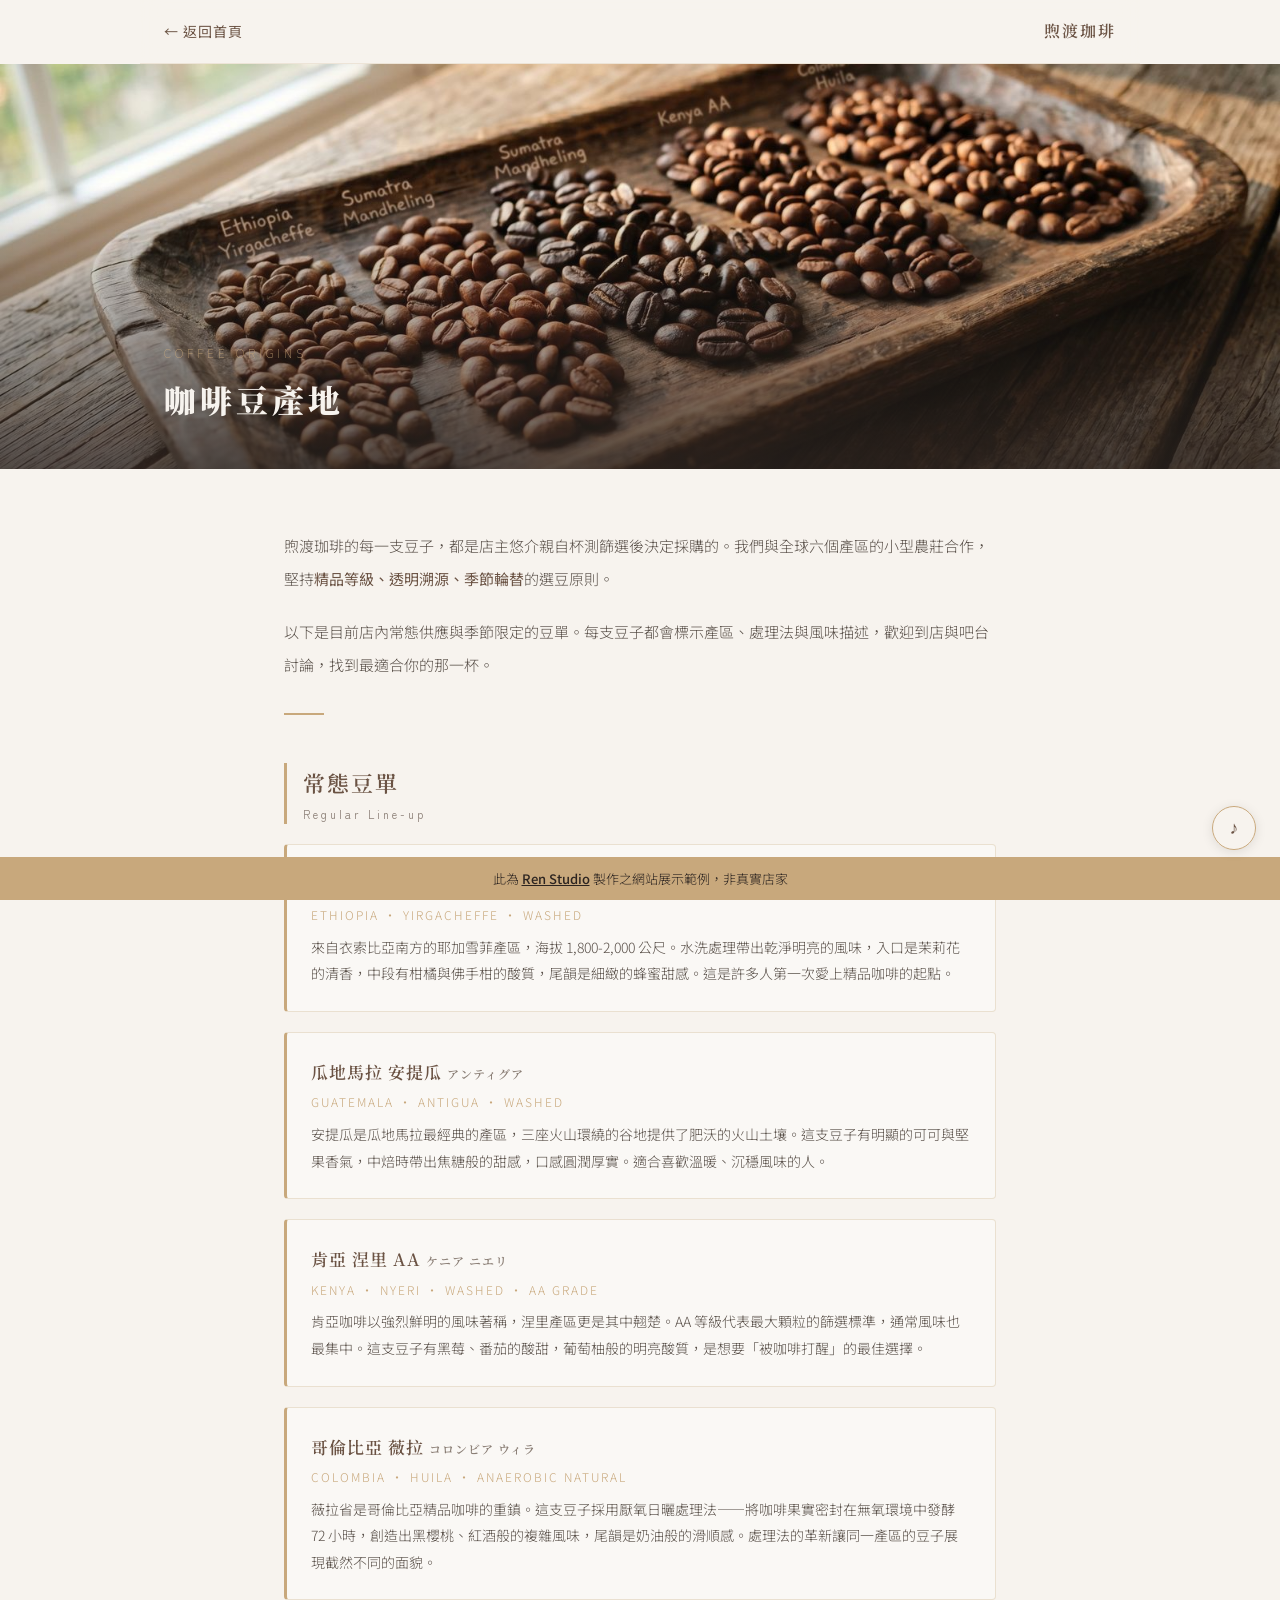
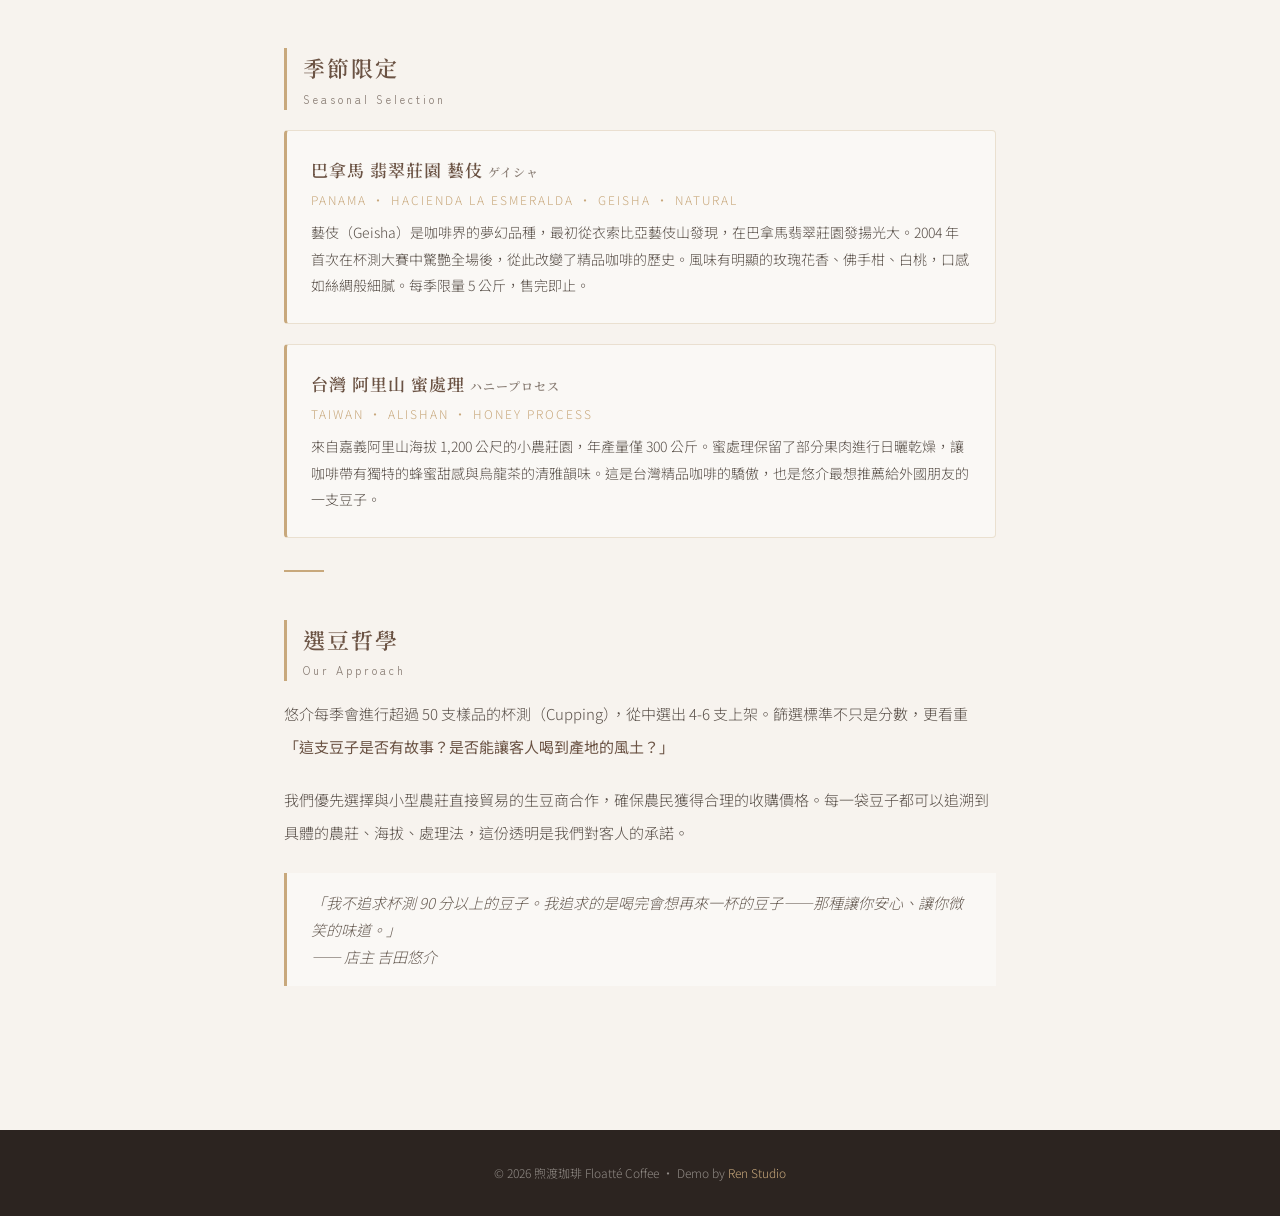
==== beans.html @ bcf60f86 "feat: add sub-pages with SPA navigation, BGM stays continuous - Brand story page (story.html): found" ====
<!DOCTYPE html>
<html lang="zh-TW">
<head>
<meta charset="UTF-8">
<meta name="viewport" content="width=device-width, initial-scale=1.0">
<link rel="icon" href="data:,">
<title>咖啡豆產地 — 煦渡珈琲</title>
<link href="https://fonts.googleapis.com/css2?family=Noto+Serif+TC:wght@400;600;900&family=Noto+Sans+TC:wght@300;400;500&family=Zen+Kaku+Gothic+New:wght@400;500;700&display=swap" rel="stylesheet">
<link rel="stylesheet" href="page.css">
</head>
<body>
<nav>
  <a href="index.html" class="nav-back">← 返回首頁</a>
  <a href="index.html" class="nav-brand">煦渡珈琲</a>
</nav>

<div class="page-hero" style="background-image:url('images/beans.jpg')">
  <div class="page-hero-content">
    <div class="page-hero-sub">Coffee Origins</div>
    <h1>咖啡豆產地</h1>
  </div>
</div>

<div class="content">
  <p>煦渡珈琲的每一支豆子，都是店主悠介親自杯測篩選後決定採購的。我們與全球六個產區的小型農莊合作，堅持<span class="highlight">精品等級、透明溯源、季節輪替</span>的選豆原則。</p>

  <p>以下是目前店內常態供應與季節限定的豆單。每支豆子都會標示產區、處理法與風味描述，歡迎到店與吧台討論，找到最適合你的那一杯。</p>

  <div class="divider"></div>

  <h2>常態豆單 <span>Regular Line-up</span></h2>

  <div class="bean-card">
    <h3>衣索比亞 耶加雪菲 <span style="font-size:12px;color:var(--text-light)">イルガチェフェ</span></h3>
    <div class="origin">ETHIOPIA · YIRGACHEFFE · WASHED</div>
    <p>來自衣索比亞南方的耶加雪菲產區，海拔 1,800-2,000 公尺。水洗處理帶出乾淨明亮的風味，入口是茉莉花的清香，中段有柑橘與佛手柑的酸質，尾韻是細緻的蜂蜜甜感。這是許多人第一次愛上精品咖啡的起點。</p>
  </div>

  <div class="bean-card">
    <h3>瓜地馬拉 安提瓜 <span style="font-size:12px;color:var(--text-light)">アンティグア</span></h3>
    <div class="origin">GUATEMALA · ANTIGUA · WASHED</div>
    <p>安提瓜是瓜地馬拉最經典的產區，三座火山環繞的谷地提供了肥沃的火山土壤。這支豆子有明顯的可可與堅果香氣，中焙時帶出焦糖般的甜感，口感圓潤厚實。適合喜歡溫暖、沉穩風味的人。</p>
  </div>

  <div class="bean-card">
    <h3>肯亞 涅里 AA <span style="font-size:12px;color:var(--text-light)">ケニア ニエリ</span></h3>
    <div class="origin">KENYA · NYERI · WASHED · AA GRADE</div>
    <p>肯亞咖啡以強烈鮮明的風味著稱，涅里產區更是其中翹楚。AA 等級代表最大顆粒的篩選標準，通常風味也最集中。這支豆子有黑莓、番茄的酸甜，葡萄柚般的明亮酸質，是想要「被咖啡打醒」的最佳選擇。</p>
  </div>

  <div class="bean-card">
    <h3>哥倫比亞 薇拉 <span style="font-size:12px;color:var(--text-light)">コロンビア ウィラ</span></h3>
    <div class="origin">COLOMBIA · HUILA · ANAEROBIC NATURAL</div>
    <p>薇拉省是哥倫比亞精品咖啡的重鎮。這支豆子採用厭氧日曬處理法——將咖啡果實密封在無氧環境中發酵 72 小時，創造出黑櫻桃、紅酒般的複雜風味，尾韻是奶油般的滑順感。處理法的革新讓同一產區的豆子展現截然不同的面貌。</p>
  </div>

  <h2>季節限定 <span>Seasonal Selection</span></h2>

  <div class="bean-card">
    <h3>巴拿馬 翡翠莊園 藝伎 <span style="font-size:12px;color:var(--text-light)">ゲイシャ</span></h3>
    <div class="origin">PANAMA · HACIENDA LA ESMERALDA · GEISHA · NATURAL</div>
    <p>藝伎（Geisha）是咖啡界的夢幻品種，最初從衣索比亞藝伎山發現，在巴拿馬翡翠莊園發揚光大。2004 年首次在杯測大賽中驚艷全場後，從此改變了精品咖啡的歷史。風味有明顯的玫瑰花香、佛手柑、白桃，口感如絲綢般細膩。每季限量 5 公斤，售完即止。</p>
  </div>

  <div class="bean-card">
    <h3>台灣 阿里山 蜜處理 <span style="font-size:12px;color:var(--text-light)">ハニープロセス</span></h3>
    <div class="origin">TAIWAN · ALISHAN · HONEY PROCESS</div>
    <p>來自嘉義阿里山海拔 1,200 公尺的小農莊園，年產量僅 300 公斤。蜜處理保留了部分果肉進行日曬乾燥，讓咖啡帶有獨特的蜂蜜甜感與烏龍茶的清雅韻味。這是台灣精品咖啡的驕傲，也是悠介最想推薦給外國朋友的一支豆子。</p>
  </div>

  <div class="divider"></div>

  <h2>選豆哲學 <span>Our Approach</span></h2>

  <p>悠介每季會進行超過 50 支樣品的杯測（Cupping），從中選出 4-6 支上架。篩選標準不只是分數，更看重<span class="highlight">「這支豆子是否有故事？是否能讓客人喝到產地的風土？」</span></p>

  <p>我們優先選擇與小型農莊直接貿易的生豆商合作，確保農民獲得合理的收購價格。每一袋豆子都可以追溯到具體的農莊、海拔、處理法，這份透明是我們對客人的承諾。</p>

  <blockquote>
    「我不追求杯測 90 分以上的豆子。我追求的是喝完會想再來一杯的豆子——那種讓你安心、讓你微笑的味道。」<br>—— 店主 吉田悠介
  </blockquote>
</div>

<footer>
  © 2026 煦渡珈琲 Floatté Coffee ・ Demo by <a href="https://renstudio.tw">Ren Studio</a>
</footer>
<div class="demo-banner">此為 <a href="https://renstudio.tw">Ren Studio</a> 製作之網站展示範例，非真實店家</div>
<script src="bgm.js"></script>
</body>
</html>
---- page.css ----
:root {
  --cream: #f7f3ee; --dark: #2c2420; --brown: #6b5344;
  --gold: #c8a87c; --sage: #8a9a7b; --text: #3d3530;
  --text-light: #8a7e75; --warm-white: #faf8f5;
}
* { margin: 0; padding: 0; box-sizing: border-box; }
body {
  font-family: 'Noto Sans TC', sans-serif; font-weight: 300;
  color: var(--text); background: var(--cream);
  line-height: 1.8; font-size: 15px;
}
nav {
  background: rgba(247,243,238,0.95); backdrop-filter: blur(10px);
  border-bottom: 1px solid rgba(200,168,124,0.2);
  padding: 0 24px; height: 64px;
  display: flex; align-items: center; justify-content: space-between;
  max-width: 1000px; margin: 0 auto;
}
.nav-back {
  text-decoration: none; color: var(--brown); font-size: 14px;
  font-weight: 400; display: flex; align-items: center; gap: 8px;
  transition: color 0.3s; letter-spacing: 1px;
}
.nav-back:hover { color: var(--gold); }
.nav-brand {
  font-family: 'Noto Serif TC', serif; font-weight: 600;
  font-size: 16px; color: var(--brown); text-decoration: none;
  letter-spacing: 2px;
}
.page-hero {
  height: 45vh; min-height: 320px;
  background-size: cover; background-position: center;
  position: relative; display: flex; align-items: flex-end;
}
.page-hero::before {
  content: ''; position: absolute; inset: 0;
  background: linear-gradient(transparent 30%, rgba(44,36,32,0.8));
}
.page-hero-content {
  position: relative; z-index: 1;
  max-width: 1000px; margin: 0 auto; padding: 40px 24px; width: 100%;
}
.page-hero-sub {
  font-family: 'Zen Kaku Gothic New', sans-serif;
  font-size: 11px; letter-spacing: 4px; color: var(--gold);
  text-transform: uppercase; margin-bottom: 8px;
}
.page-hero h1 {
  font-family: 'Noto Serif TC', serif; font-weight: 900;
  font-size: 32px; color: var(--cream); letter-spacing: 4px;
}
.content {
  max-width: 760px; margin: 0 auto; padding: 60px 24px;
}
.content p {
  font-size: 15px; color: #5a514a; line-height: 2.2; margin-bottom: 20px;
}
.content h2 {
  font-family: 'Noto Serif TC', serif; font-weight: 600;
  font-size: 22px; color: var(--brown); margin: 48px 0 16px;
  padding-left: 16px; border-left: 3px solid var(--gold);
  letter-spacing: 2px;
}
.content h2 span {
  display: block; font-family: 'Zen Kaku Gothic New', sans-serif;
  font-size: 11px; color: var(--text-light); letter-spacing: 3px;
  font-weight: 400; margin-top: 2px;
}
.content img {
  width: 100%; display: block; margin: 32px 0; border-radius: 2px;
}
.content blockquote {
  border-left: 3px solid var(--gold); padding: 16px 24px;
  margin: 24px 0; background: var(--warm-white);
  font-style: italic; color: #6a5f56;
}
.content ul { margin: 0 0 20px 20px; color: #5a514a; }
.content ul li { margin-bottom: 8px; }
.highlight { color: var(--brown); font-weight: 400; }
.divider {
  width: 40px; height: 2px; background: var(--gold); margin: 32px 0;
}
.info-box {
  background: var(--warm-white); border: 1px solid rgba(200,168,124,0.3);
  padding: 24px; margin: 24px 0; border-radius: 4px;
}
.info-box h3 {
  font-family: 'Noto Serif TC', serif; font-weight: 600;
  font-size: 16px; color: var(--brown); margin-bottom: 12px;
  letter-spacing: 2px;
}
.info-box table { width: 100%; font-size: 14px; color: #5a514a; }
.info-box td {
  padding: 8px 0; border-bottom: 1px solid rgba(200,168,124,0.2);
}
.info-box td:first-child {
  font-weight: 400; width: 120px; color: var(--brown);
}
.bean-card {
  background: var(--warm-white); border: 1px solid rgba(200,168,124,0.3);
  padding: 24px; margin: 20px 0; border-radius: 4px;
  border-left: 3px solid var(--gold);
}
.bean-card h3 {
  font-family: 'Noto Serif TC', serif; font-weight: 600;
  font-size: 17px; color: var(--brown); margin-bottom: 4px;
  letter-spacing: 1px;
}
.bean-card .origin {
  font-size: 12px; color: var(--gold); letter-spacing: 2px; margin-bottom: 8px;
}
.bean-card p { font-size: 14px; color: #5a514a; line-height: 1.9; margin: 0; }
footer {
  background: var(--dark); color: rgba(247,243,238,0.5);
  padding: 32px 24px; text-align: center; font-size: 12px; margin-top: 60px;
}
footer a { color: var(--gold); text-decoration: none; }
.demo-banner {
  position: fixed; bottom: 0; width: 100%; z-index: 100;
  background: var(--gold); color: var(--dark);
  text-align: center; padding: 10px; font-size: 13px;
}
.demo-banner a { color: var(--dark); font-weight: 500; }
@media (max-width: 600px) {
  .page-hero h1 { font-size: 24px; }
}
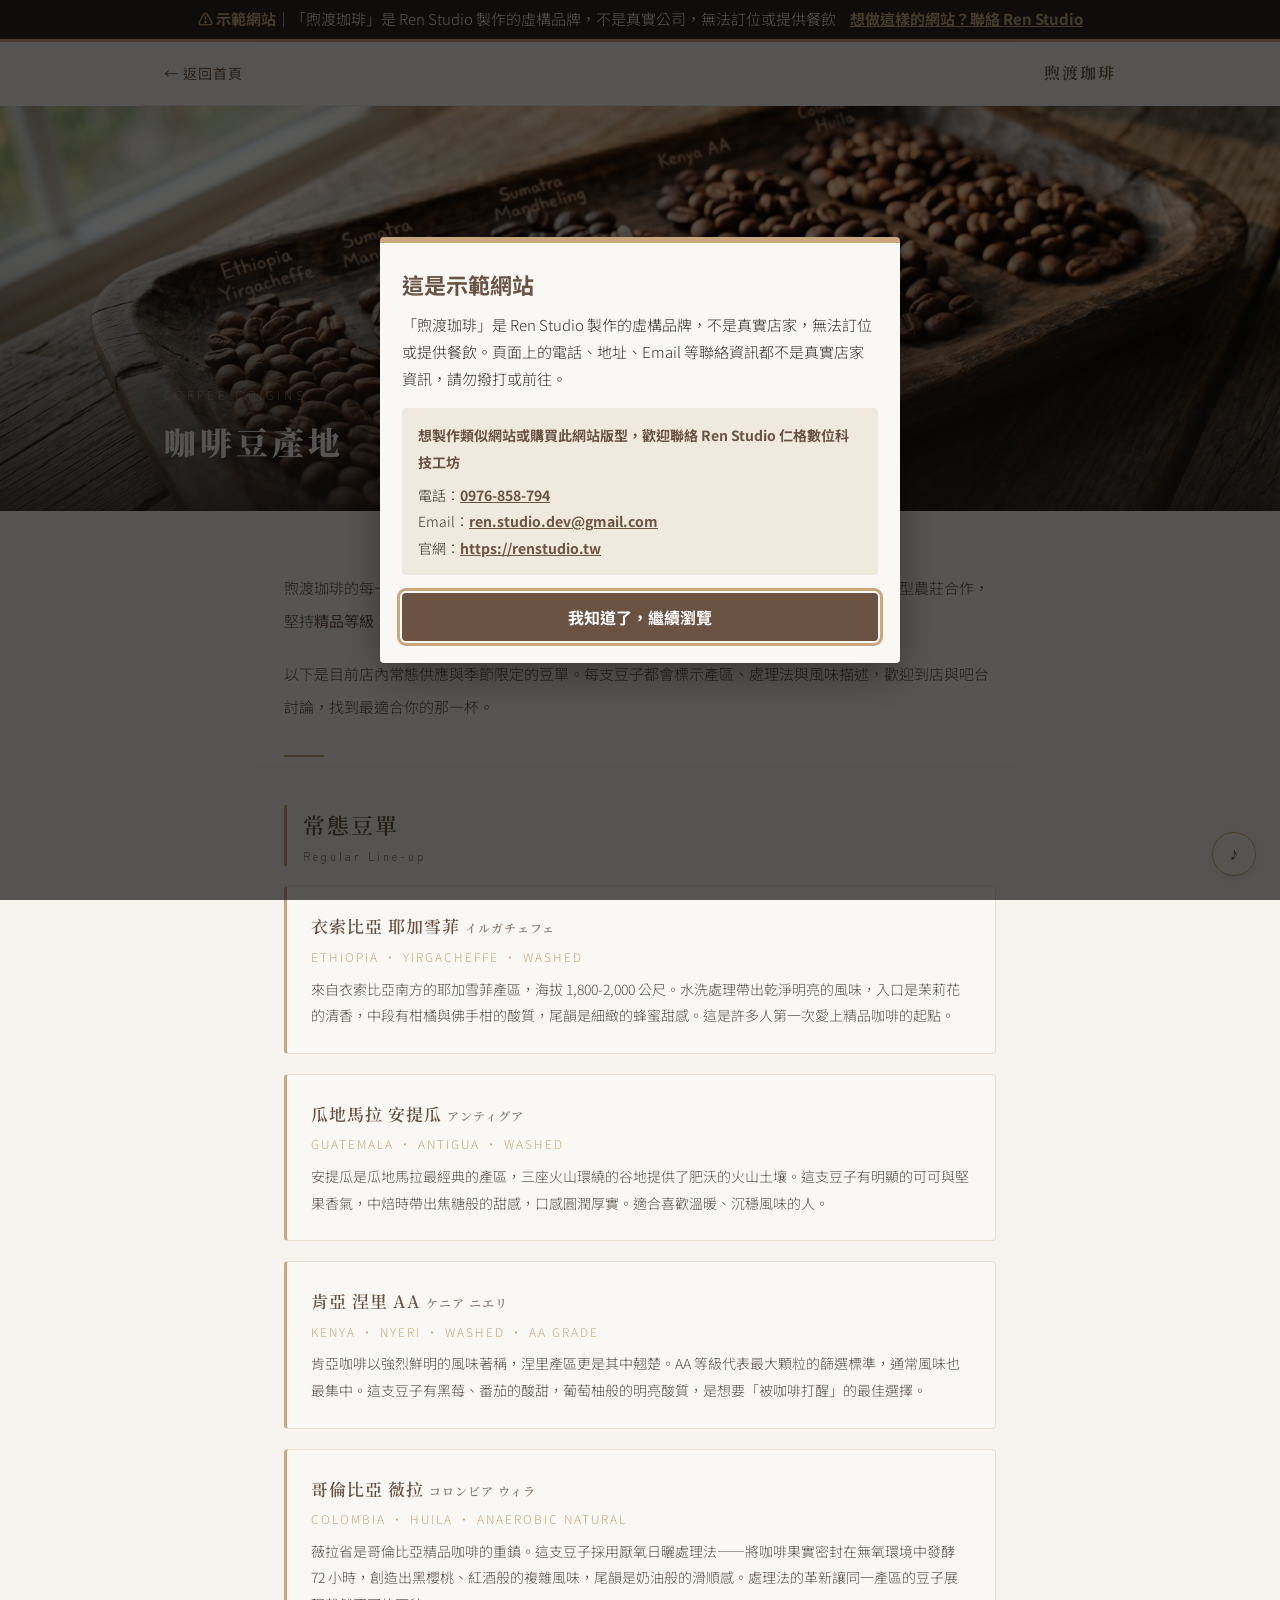
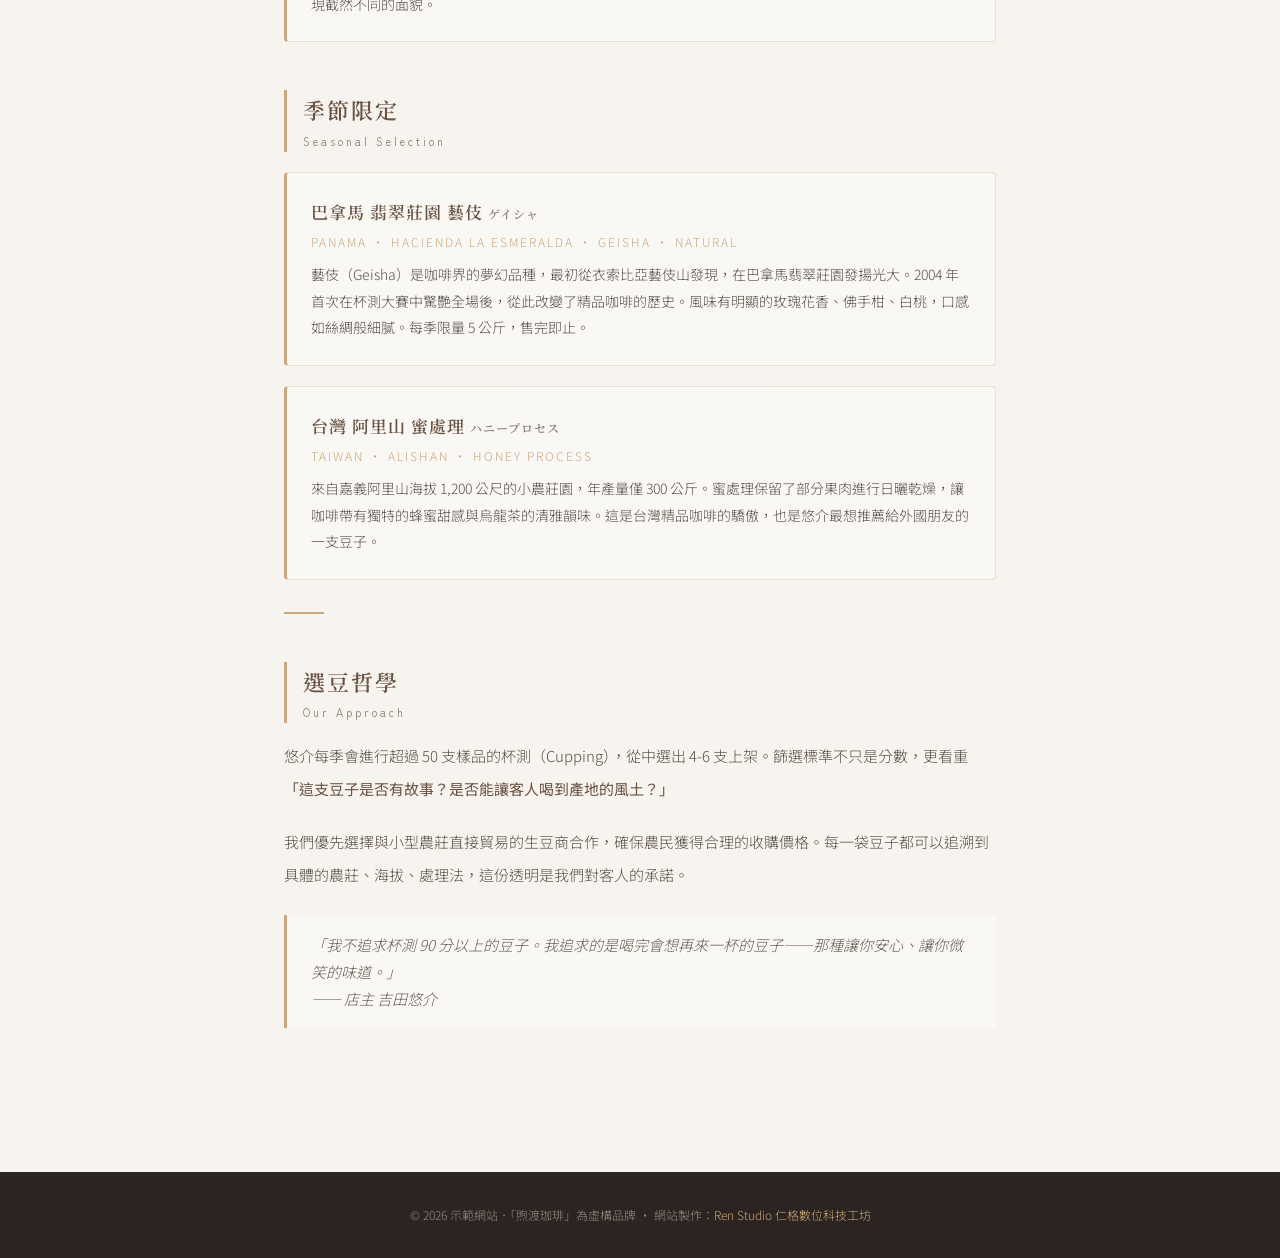
==== commit c0d717c2: "feat: 明確標示為示範網站並去除真實聯絡資訊 頂部固定警示條、首次進站說明視窗（咖啡廳併入進場遮罩）、店家電話 Email LINE 地址改為示範資料、頁尾改標虛構品牌、加 noindex 與 r" ====
--- a/beans.html
+++ b/beans.html
@@ -2,13 +2,20 @@
 <html lang="zh-TW">
 <head>
 <meta charset="UTF-8">
+<meta name="robots" content="noindex, nofollow">
 <meta name="viewport" content="width=device-width, initial-scale=1.0">
 <link rel="icon" href="data:,">
-<title>咖啡豆產地 — 煦渡珈琲</title>
+<title>【示範網站】咖啡豆產地 — 煦渡珈琲</title>
 <link href="https://fonts.googleapis.com/css2?family=Noto+Serif+TC:wght@400;600;900&family=Noto+Sans+TC:wght@300;400;500&family=Zen+Kaku+Gothic+New:wght@400;500;700&display=swap" rel="stylesheet">
 <link rel="stylesheet" href="page.css">
 </head>
 <body>
+<!-- Demo Notice Bar -->
+<div class="demo-bar" id="demoBar" role="region" aria-label="示範網站說明">
+  <span><b>⚠ 示範網站</b>｜「煦渡珈琲」是 Ren Studio 製作的虛構品牌，不是真實公司，無法訂位或提供餐飲</span>
+  <a href="https://renstudio.tw" target="_blank" rel="noopener">想做這樣的網站？聯絡 Ren Studio</a>
+</div>
+
 <nav>
   <a href="index.html" class="nav-back">← 返回首頁</a>
   <a href="index.html" class="nav-brand">煦渡珈琲</a>
@@ -82,9 +89,24 @@
 </div>
 
 <footer>
-  © 2026 煦渡珈琲 Floatté Coffee ・ Demo by <a href="https://renstudio.tw">Ren Studio</a>
+  © 2026 示範網站．「煦渡珈琲」為虛構品牌 ・ 網站製作：<a href="https://renstudio.tw">Ren Studio 仁格數位科技工坊</a>
 </footer>
-<div class="demo-banner">此為 <a href="https://renstudio.tw">Ren Studio</a> 製作之網站展示範例，非真實店家</div>
+<!-- Demo Notice Dialog -->
+<div class="demo-modal" id="demoModal" role="dialog" aria-modal="true" aria-labelledby="demoTitle" hidden>
+  <div class="demo-modal-card">
+    <h2 id="demoTitle">這是示範網站</h2>
+    <p>「煦渡珈琲」是 Ren Studio 製作的虛構品牌，不是真實店家，無法訂位或提供餐飲。頁面上的電話、地址、Email 等聯絡資訊都不是真實店家資訊，請勿撥打或前往。</p>
+    <div class="demo-modal-box">
+      <strong>想製作類似網站或購買此網站版型，歡迎聯絡 Ren Studio 仁格數位科技工坊</strong>
+      電話：<a href="tel:0976858794">0976-858-794</a><br>
+      Email：<a href="mailto:ren.studio.dev@gmail.com">ren.studio.dev@gmail.com</a><br>
+      官網：<a href="https://renstudio.tw" target="_blank" rel="noopener">https://renstudio.tw</a>
+    </div>
+    <button type="button" class="demo-modal-ok" id="demoOk">我知道了，繼續瀏覽</button>
+  </div>
+</div>
+
 <script src="bgm.js"></script>
+<script src="demo-notice.js"></script>
 </body>
 </html>
--- a/page.css
+++ b/page.css
@@ -115,12 +115,43 @@
   padding: 32px 24px; text-align: center; font-size: 12px; margin-top: 60px;
 }
 footer a { color: var(--gold); text-decoration: none; }
-.demo-banner {
-  position: fixed; bottom: 0; width: 100%; z-index: 100;
-  background: var(--gold); color: var(--dark);
-  text-align: center; padding: 10px; font-size: 13px;
-}
-.demo-banner a { color: var(--dark); font-weight: 500; }
 @media (max-width: 600px) {
   .page-hero h1 { font-size: 24px; }
 }
+
+  /* ---- Demo Notice (top bar + dialog) ---- */
+  :root { --demo-h: 78px; }
+  @media (min-width: 769px) { :root { --demo-h: 44px; } }
+  body { padding-top: var(--demo-h); }
+  .demo-bar {
+    position: fixed; top: 0; left: 0; right: 0; z-index: 1000;
+    background: var(--dark); color: var(--cream);
+    border-bottom: 3px solid var(--gold);
+    padding: 8px 14px; font-size: 14px; line-height: 1.5; text-align: center;
+    display: flex; flex-wrap: wrap; align-items: center; justify-content: center; gap: 2px 14px;
+  }
+  .demo-bar b { color: var(--gold); font-weight: 700; }
+  .demo-bar a { color: var(--gold); font-weight: 700; text-decoration: underline; white-space: nowrap; }
+  @media (min-width: 769px) { .demo-bar { font-size: 15px; } }
+  .demo-modal {
+    position: fixed; top: 0; left: 0; right: 0; bottom: 0; z-index: 2000;
+    background: rgba(0,0,0,0.65); display: flex; align-items: flex-start; justify-content: center;
+    overflow-y: auto; padding: 16px;
+  }
+  .demo-modal[hidden] { display: none; }
+  .demo-modal-card {
+    margin: auto; width: 100%; max-width: 520px; background: var(--warm-white); color: var(--text);
+    border-top: 6px solid var(--gold); border-radius: 4px; padding: 26px 22px 22px;
+    box-shadow: 0 12px 40px rgba(0,0,0,0.35); font-size: 15px; line-height: 1.8; text-align: left;
+  }
+  .demo-modal-card h2 { font-size: 22px; line-height: 1.4; color: var(--brown); margin-bottom: 12px; }
+  .demo-modal-card p { margin: 0 0 12px; }
+  .demo-modal-box { background: rgba(200,168,124,0.2); border-radius: 4px; padding: 14px 16px; margin: 16px 0 18px; font-size: 14px; line-height: 1.9; }
+  .demo-modal-box strong { display: block; margin-bottom: 6px; color: var(--brown); }
+  .demo-modal-box a { color: var(--brown); font-weight: 700; word-break: break-all; }
+  .demo-modal-ok {
+    display: block; width: 100%; padding: 12px 16px; font-size: 16px; font-weight: 700; font-family: inherit;
+    background: var(--brown); color: #fff; border: 0; border-radius: 4px; cursor: pointer;
+  }
+  .demo-modal-ok:focus-visible, .demo-modal-box a:focus-visible { outline: 3px solid var(--gold); outline-offset: 2px; }
+  .demo-note { font-size: 13px; margin: 0 0 24px; }
